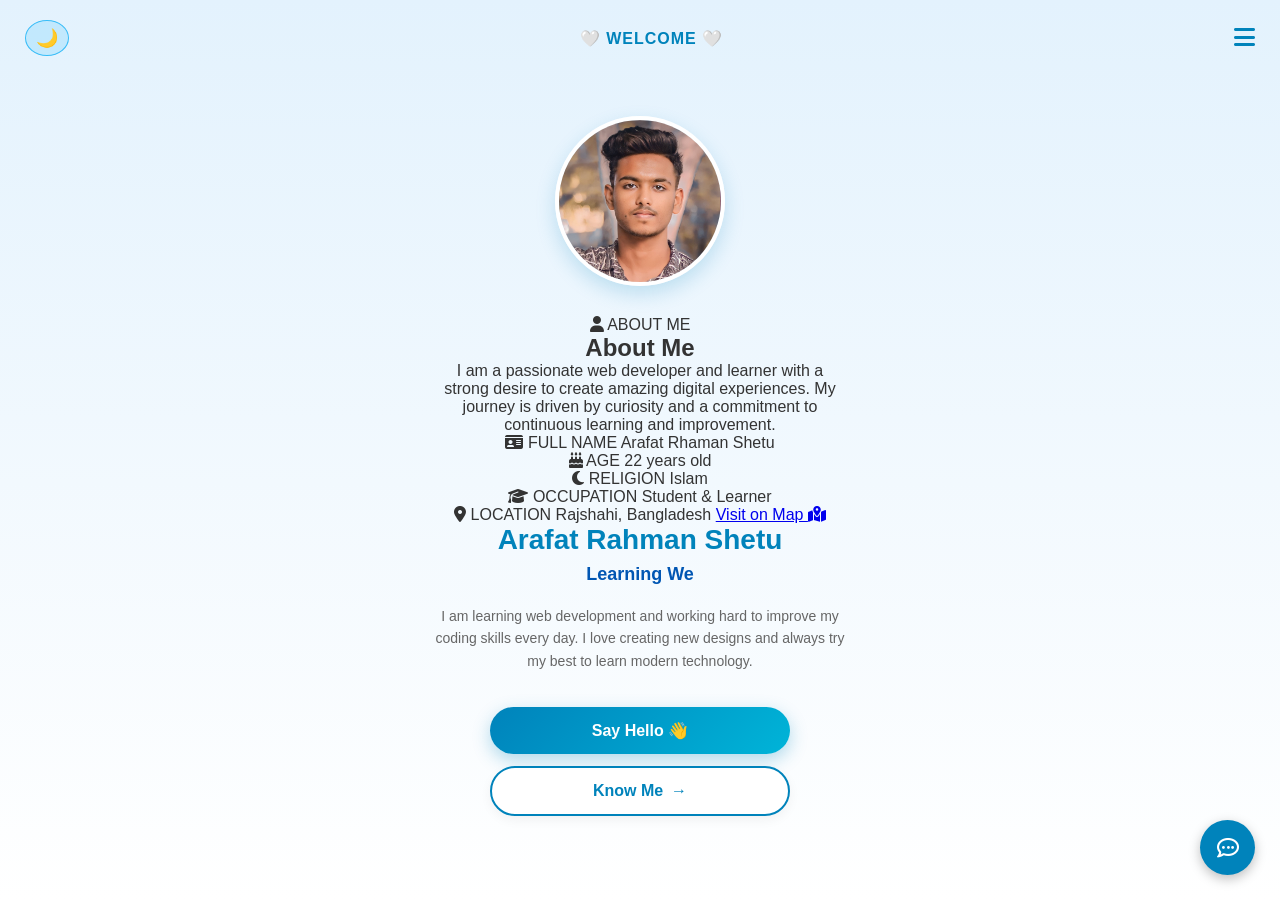
==== index.html @ b44ac077 "Update index.html" ====
<!DOCTYPE html>
<html lang="en">
<head>
  <meta charset="UTF-8">
  <meta name="viewport" content="width=device-width, initial-scale=1.0">
  <title>Arafat Rahman Shetu - Portfolio</title>
  
  <!-- Font Awesome CDN (সোশ্যাল আইকনের জন্য) -->
  <link rel="stylesheet" href="https://cdnjs.cloudflare.com/ajax/libs/font-awesome/6.5.1/css/all.min.css">
  
  <!-- প্রধান স্টাইলশিট -->
  <link rel="stylesheet" href="style.css">
</head>
<body>

  <!-- ন্যাভবার -->
  <nav class="navbar">
    <button id="theme-toggle">🌙</button> 
    <div class="logo">🤍 WELCOME 🤍</div>
    <div class="menu-icon"><i class="fa-solid fa-bars"></i></div>
  </nav>

  <!-- মেইন কন্টেইনার -->
  <div class="container">
    <!-- প্রোফাইল ছবি -->
    <div class="profile-wrapper">
      <img src="profile.jpg" alt="Arafat Rahman Shetu" class="profile-img">
    </div>
<!-- About Me Section -->
<section class="about-section">
  <!-- Pill Badge -->
  <div class="about-badge">
    <i class="fa-solid fa-user"></i> ABOUT ME
  </div>

  <h2 class="about-title">About Me</h2>
  <div class="title-line"></div>

  <p class="about-description">
    I am a passionate web developer and learner with a strong desire to create amazing digital experiences. My journey is driven by curiosity and a commitment to continuous learning and improvement.
  </p>

  <!-- Info List Table -->
  <div class="info-list">
    <div class="info-item">
      <span class="info-label"><i class="fa-solid fa-id-card"></i> FULL NAME</span>
      <span class="info-value">Arafat Rhaman Shetu</span>
    </div>

    <div class="info-item">
      <span class="info-label"><i class="fa-solid fa-cake-candles"></i> AGE</span>
      <span class="info-value">22 years old</span>
    </div>

    <div class="info-item">
      <span class="info-label"><i class="fa-solid fa-moon"></i> RELIGION</span>
      <span class="info-value">Islam</span>
    </div>

    <div class="info-item">
      <span class="info-label"><i class="fa-solid fa-graduation-cap"></i> OCCUPATION</span>
      <span class="info-value">Student & Learner</span>
    </div>

    <div class="info-item">
      <span class="info-label"><i class="fa-solid fa-location-dot"></i> LOCATION</span>
      <span class="info-value">Rajshahi, Bangladesh <a href="https://maps.google.com" target="_blank" class="map-link">Visit on Map <i class="fa-solid fa-map-location-dot"></i></a></span>
    </div>
  </div>
</section>


    <!-- নাম ও ট্যাগলাইন -->
    <h1 class="name">Arafat Rahman Shetu</h1>
    <h3 class="tagline"><span id="typing-text"></span></h3>

    <!-- বায়ো -->
    <p class="bio">
      I am learning web development and working hard to improve my coding skills every day. I love creating new designs and always try my best to learn modern technology.
    </p>

    <!-- বাটন সেকশন -->
    <div class="btn-group">
      <button class="btn btn-primary" onclick="toggleContact()">Say Hello 👋</button>
      <a href="memories.html" class="btn btn-secondary">Know Me <span>→</span></a>
    </div>
  </div>

  <!-- ভাসমান মেসেজ বাটন -->
  <div class="chat-floating-btn" onclick="toggleContact()">
    <i class="fa-regular fa-comment-dots"></i>
  </div>

  <!-- পপ-আপ কন্টাক্ট মোডাল -->
  <div id="contact-popover" class="contact-card">
    <div class="card-header">
      <h4>Contact Me</h4>
      <span class="close-icon" onclick="toggleContact()">&times;</span>
    </div>

    <!-- ইমেইল সেকশন -->
    <div class="email-field">
      <i class="fa-regular fa-envelope"></i> <span>arafatrhamanshetu004@gmail.com</span>
    </div>

    <!-- সোশাল মিডিয়া লিংক -->
    <div class="social-links">
      <a href="https://github.com/shetu004-cyber" target="_blank"><i class="fa-brands fa-github"></i></a>
      <a href="https://www.facebook.com/share/19JMsQHn2Y/" target="_blank"><i class="fa-brands fa-facebook-f"></i></a>
      <a href="https://www.instagram.com/shetu_04_?stkn=MWN5YjJ6MTl6eDVmMA==" target="_blank"><i class="fa-brands fa-instagram"></i></a>
      <a href="https://youtube.com" target="_blank"><i class="fa-brands fa-youtube"></i></a>
      <a href="https://t.me/shetu004" target="_blank"><i class="fa-brands fa-telegram"></i></a>
    </div>
  </div>

  <!-- জাভাস্ক্রিপ্ট সেকশন -->
  <script>
    // পপ-আপ কন্টাক্ট কার্ড ওপেন/ক্লোজ ফাংশন
    function toggleContact() {
      const card = document.getElementById("contact-popover");
      if (card.style.display === "block") {
        card.style.display = "none";
      } else {
        card.style.display = "block";
      }
    }

    // টাইপিং ইফেক্ট স্ক্রিপ্ট
    const textElement = document.getElementById("typing-text");
    const words = ["Learning Web Development", "Building Small Projects", "Improving My Skills"];
    let wordIndex = 0;
    let charIndex = 0;
    let isDeleting = false;

    function typeEffect() {
      const currentWord = words[wordIndex];
      
      if (isDeleting) {
        textElement.textContent = currentWord.substring(0, charIndex - 1);
        charIndex--;
      } else {
        textElement.textContent = currentWord.substring(0, charIndex + 1);
        charIndex++;
      }

      if (!isDeleting && charIndex === currentWord.length) {
        isDeleting = true;
        setTimeout(typeEffect, 1500);
      } else if (isDeleting && charIndex === 0) {
        isDeleting = false;
        wordIndex = (wordIndex + 1) % words.length;
        setTimeout(typeEffect, 500);
      } else {
        setTimeout(typeEffect, isDeleting ? 50 : 100);
      }
    }

    // টাইপিং ইফেক্ট চালু করা
    typeEffect();

    // ডার্ক মোড টগল স্ক্রিপ্ট
    const toggleBtn = document.getElementById('theme-toggle');

    toggleBtn.addEventListener('click', function() {
      document.body.classList.toggle('dark-theme');

      if (document.body.classList.contains('dark-theme')) {
        toggleBtn.textContent = '⚡';
      } else {
        toggleBtn.textContent = '🌥️';
      }
    });
  </script>

</body>
</html>
---- style.css ----
* {
  margin: 0;
  padding: 0;
  box-sizing: border-box;
  font-family: 'Segoe UI', Tahoma, Geneva, Verdana, sans-serif;
}

body {
  background: linear-gradient(180deg, #e3f2fd 0%, #ffffff 100%);
  min-height: 100vh;
  color: #333;
}

/* ন্যাভবার */
.navbar {
  display: flex;
  justify-content: space-between;
  align-items: center;
  padding: 20px 25px;
}

.logo {
  font-weight: bold;
  color: #0083bb;
  letter-spacing: 1px;
}

.menu-icon {
  font-size: 24px;
  color: #0083bb;
  cursor: pointer;
}

/* মেইন কন্টেইনার */
.container {
  max-width: 450px;
  margin: 0 auto;
  padding: 20px;
  text-align: center;
}

/* গোলাকার প্রোফাইল ছবি */
.profile-wrapper {
  margin: 20px auto 30px;
  width: 170px;
  height: 170px;
}

.profile-img {
  width: 100%;
  height: 100%;
  border-radius: 50%;
  object-fit: cover;
  object-position: top; 
  border: 4px solid #ffffff;
  box-shadow: 0 8px 20px rgba(0, 131, 187, 0.2);
}

/* নাম ও বিবরণ */
.name {
  color: #0083bb;
  font-size: 28px;
  font-weight: 800;
  margin-bottom: 8px;
}

.tagline {
  font-size: 18px;
  color: #444;
  margin-bottom: 20px;
}

.tagline span {
  color: #0056b3;
}

.bio {
  color: #666;
  font-size: 14px;
  line-height: 1.6;
  margin-bottom: 35px;
}

/* বাটন কন্টেইনার ও ডিজাইন */
.btn-group {
  display: flex;
  flex-direction: column;
  gap: 12px;
  align-items: center;
}

.btn {
  width: 100%;
  max-width: 300px;
  padding: 14px 24px;
  font-size: 16px;
  font-weight: 600;
  border-radius: 30px;
  cursor: pointer;
  text-decoration: none;
  text-align: center;
  display: inline-flex;
  justify-content: center;
  align-items: center;
  gap: 8px;
  transition: all 0.3s ease;
  box-sizing: border-box;
}

.btn-primary {
  background: linear-gradient(135deg, #0083bb, #00b4d8);
  color: #ffffff;
  border: none;
  box-shadow: 0 6px 18px rgba(0, 131, 187, 0.3);
}

.btn-primary:hover {
  transform: translateY(-3px);
  box-shadow: 0 10px 22px rgba(0, 131, 187, 0.45);
}

.btn-secondary {
  background-color: #ffffff;
  color: #0083bb;
  border: 2px solid #0083bb;
  box-shadow: 0 4px 12px rgba(0, 0, 0, 0.05);
}

.btn-secondary:hover {
  background-color: #0083bb;
  color: #ffffff;
  transform: translateY(-3px);
}

/* ভাসমান মেসেজ বাটন */
.chat-floating-btn {
  position: fixed;
  bottom: 25px;
  right: 25px;
  width: 55px;
  height: 55px;
  background-color: #0083bb;
  color: white;
  border-radius: 50%;
  display: flex;
  justify-content: center;
  align-items: center;
  font-size: 22px;
  box-shadow: 0 4px 12px rgba(0, 0, 0, 0.25);
  cursor: pointer;
  z-index: 1000;
  transition: transform 0.2s;
}

.chat-floating-btn:hover {
  transform: scale(1.1);
}

/* পপ-আপ কন্টাক্ট কার্ড */
.contact-card {
  display: none;
  position: fixed;
  top: 50%;
  left: 50%;
  transform: translate(-50%, -50%);
  width: 85%;
  max-width: 320px;
  background: #ffffff;
  padding: 20px;
  border-radius: 16px;
  box-shadow: 0 10px 30px rgba(0, 0, 0, 0.2);
  z-index: 1001;
}

.card-header {
  display: flex;
  justify-content: space-between;
  align-items: center;
  margin-bottom: 15px;
}

.card-header h4 {
  margin: 0;
  color: #222;
  font-size: 18px;
  font-weight: 700;
}

.close-icon {
  font-size: 20px;
  cursor: pointer;
  color: #777;
}

/* ইমেইল বক্স */
.email-field {
  background: #f0f4f8;
  padding: 12px;
  border-radius: 10px;
  font-size: 14px;
  color: #0083bb;
  font-weight: 600;
  display: flex;
  align-items: center;
  justify-content: center;
  gap: 8px;
  margin-bottom: 18px;
}

/* সোশাল আইকন ডিজাইন */
.social-links {
  display: flex;
  justify-content: space-between;
  align-items: center;
  padding: 5px 0;
}

.social-links a {
  color: #555;
  font-size: 20px;
  text-decoration: none;
  transition: color 0.2s, transform 0.2s;
}

.social-links a:hover {
  color: #0083bb;
  transform: translateY(-3px);
}

/* নেভবারের ডানপাশের আইকনগুলোকে এক লাইনে রাখার জন্য */
.nav-right {
  display: flex;
  align-items: center;
  gap: 10px; /* বাটন ও ৩ ডটের মাঝের দূরত্ব */
}

/* বাটন ডিজাইন */
#theme-toggle {
  background: rgba(56, 189, 248, 0.2);
  border: 1px solid #38bdf8;
  font-size: 18px;
  padding: 6px 10px;
  border-radius: 50%;
  cursor: pointer;
  outline: none;
}

/* ----------------------------------
   ডার্ক মোড স্টাইল (Dark Mode Rules)
---------------------------------- */
body.dark-theme {
  background-color: #0f172a !important;
  color: #ffffff !important;
}

/* আপনার কার্ড, হেডার বা সেকশনের ব্যাকগ্রাউন্ডও ডার্ক করতে চান তবে এগুলো যোগ করতে পারেন */
body.dark-theme header,
body.dark-theme .card,
body.dark-theme .container {
  background-color: #1e293b !important;
  color: #ffffff !important;
}
/* ----------------------------------
   স্ক্রিনশটের মতো ডার্ক ব্লু গ্র্যাডিয়েন্ট
---------------------------------- */
body.dark-theme {
  background: radial-gradient(circle at top, #0f2b48 0%, #050b14 100%) !important;
  color: #e2e8f0 !important;
}

/* টেক্সট ও সাবটাইটেল কালার */
body.dark-theme h1,
body.dark-theme h2,
body.dark-theme h3,
body.dark-theme p,
body.dark-theme span {
  color: #ffffff !important;
}

/* নামের লেখাটিতে নিয়ন গ্লো (Neon Glow) এফেক্ট */
body.dark-theme h1 {
  color: #38bdf8 !important;
  text-shadow: 0 0 15px rgba(56, 189, 248, 0.4);
}

/* কার্ড, নেভবার বা বাটনগুলোর ডার্ক ব্যাকগ্রাউন্ড */
body.dark-theme header,
body.dark-theme nav,
body.dark-theme .card {
  background: transparent !important;
}

/* বাটনের বর্ডার ও ব্যাকগ্রাউন্ড অ্যাডজাস্টমেন্ট */
body.dark-theme .btn-outline {
  border-color: #38bdf8 !important;
  color: #38bdf8 !important;
  background: rgba(15, 23, 42, 0.6) !important;
}
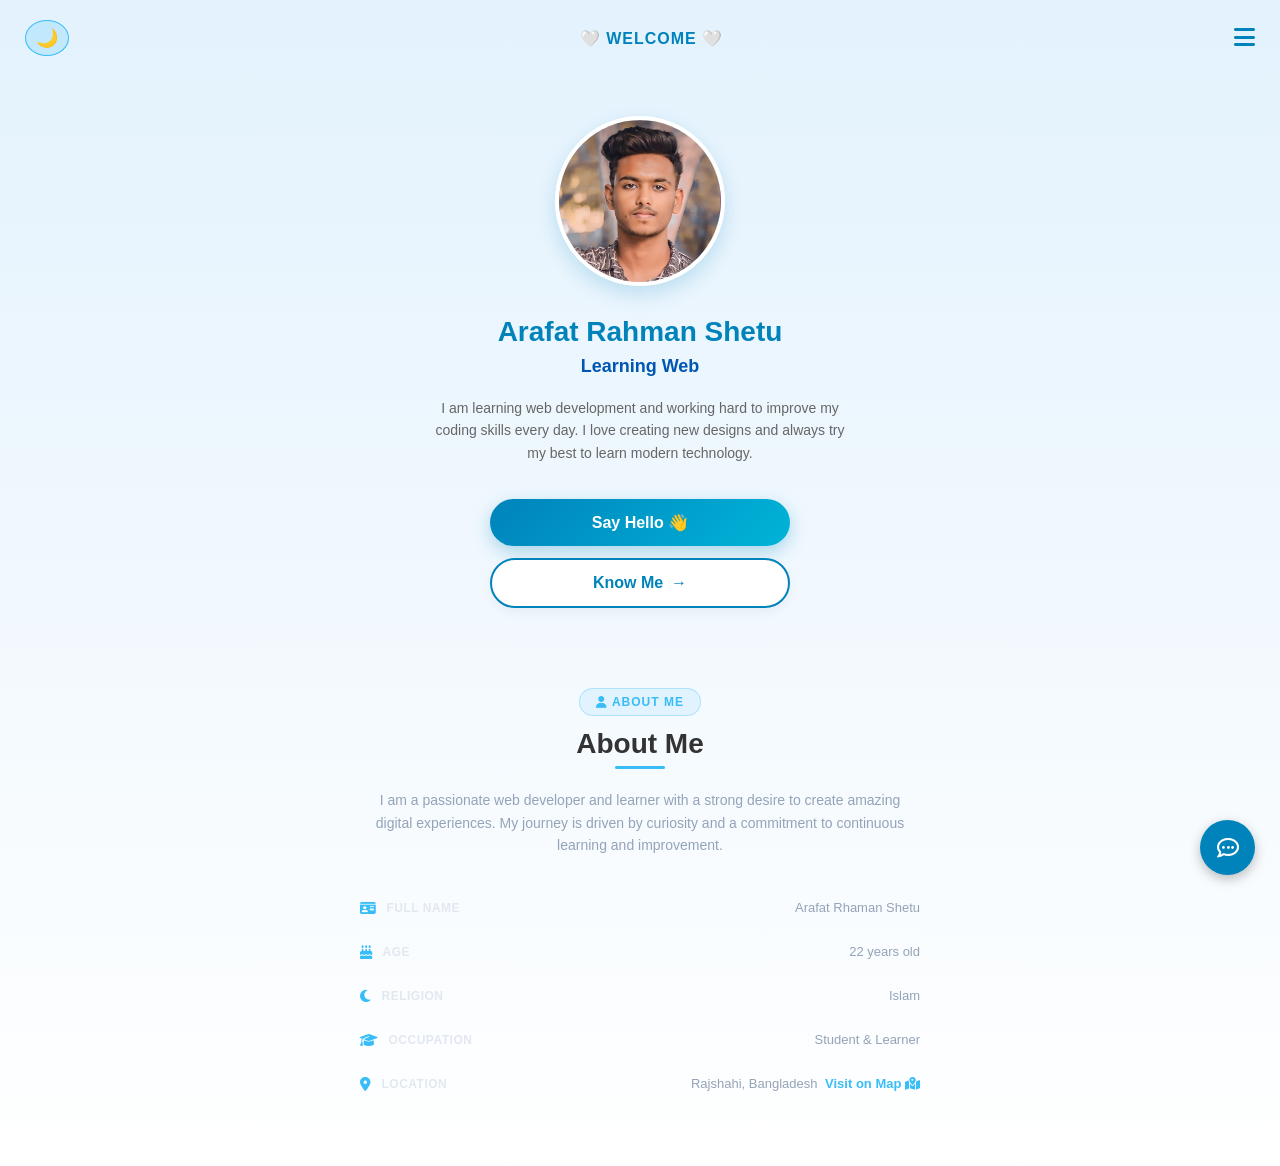
==== commit 90597cbe: "Update index.html" ====
--- a/index.html
+++ b/index.html
@@ -26,6 +26,23 @@
     <div class="profile-wrapper">
       <img src="profile.jpg" alt="Arafat Rahman Shetu" class="profile-img">
     </div>
+
+
+    <!-- নাম ও ট্যাগলাইন -->
+    <h1 class="name">Arafat Rahman Shetu</h1>
+    <h3 class="tagline"><span id="typing-text"></span></h3>
+
+    <!-- বায়ো -->
+    <p class="bio">
+      I am learning web development and working hard to improve my coding skills every day. I love creating new designs and always try my best to learn modern technology.
+    </p>
+
+    <!-- বাটন সেকশন -->
+    <div class="btn-group">
+      <button class="btn btn-primary" onclick="toggleContact()">Say Hello 👋</button>
+      <a href="memories.html" class="btn btn-secondary">Know Me <span>→</span></a>
+    </div>
+  </div>
 <!-- About Me Section -->
 <section class="about-section">
   <!-- Pill Badge -->
@@ -69,22 +86,6 @@
   </div>
 </section>
 
-
-    <!-- নাম ও ট্যাগলাইন -->
-    <h1 class="name">Arafat Rahman Shetu</h1>
-    <h3 class="tagline"><span id="typing-text"></span></h3>
-
-    <!-- বায়ো -->
-    <p class="bio">
-      I am learning web development and working hard to improve my coding skills every day. I love creating new designs and always try my best to learn modern technology.
-    </p>
-
-    <!-- বাটন সেকশন -->
-    <div class="btn-group">
-      <button class="btn btn-primary" onclick="toggleContact()">Say Hello 👋</button>
-      <a href="memories.html" class="btn btn-secondary">Know Me <span>→</span></a>
-    </div>
-  </div>
 
   <!-- ভাসমান মেসেজ বাটন -->
   <div class="chat-floating-btn" onclick="toggleContact()">
--- a/style.css
+++ b/style.css
@@ -296,4 +296,94 @@
   color: #38bdf8 !important;
   background: rgba(15, 23, 42, 0.6) !important;
 }
-
+/* About Me Container */
+.about-section {
+  max-width: 600px;
+  margin: 40px auto;
+  padding: 20px;
+  text-align: center;
+}
+
+/* Badge Styling */
+.about-badge {
+  display: inline-block;
+  background: rgba(56, 189, 248, 0.1);
+  color: #38bdf8;
+  border: 1px solid rgba(56, 189, 248, 0.3);
+  padding: 6px 16px;
+  border-radius: 20px;
+  font-size: 12px;
+  font-weight: bold;
+  letter-spacing: 1px;
+  margin-bottom: 12px;
+}
+
+.about-title {
+  font-size: 28px;
+  font-weight: bold;
+  margin-bottom: 6px;
+}
+
+.title-line {
+  width: 50px;
+  height: 3px;
+  background: #38bdf8;
+  margin: 0 auto 20px auto;
+  border-radius: 2px;
+}
+
+.about-description {
+  color: #94a3b8;
+  font-size: 14px;
+  line-height: 1.6;
+  margin-bottom: 30px;
+}
+
+/* Info List Styling */
+.info-list {
+  text-align: left;
+  display: flex;
+  flex-direction: column;
+}
+
+.info-item {
+  display: flex;
+  justify-content: space-between;
+  align-items: center;
+  padding: 14px 0;
+  border-bottom: 1px solid rgba(255, 255, 255, 0.1);
+}
+
+.info-label {
+  font-size: 12px;
+  font-weight: bold;
+  color: #e2e8f0;
+  display: flex;
+  align-items: center;
+  gap: 10px;
+  letter-spacing: 0.5px;
+}
+
+.info-label i {
+  color: #38bdf8;
+  font-size: 14px;
+}
+
+.info-value {
+  font-size: 13px;
+  color: #94a3b8;
+}
+
+.map-link {
+  color: #38bdf8;
+  text-decoration: none;
+  font-weight: bold;
+  margin-left: 4px;
+}
+
+/* Dark Mode Integration */
+body.dark-theme .info-item {
+  border-bottom-color: rgba(255, 255, 255, 0.08);
+}
+
+
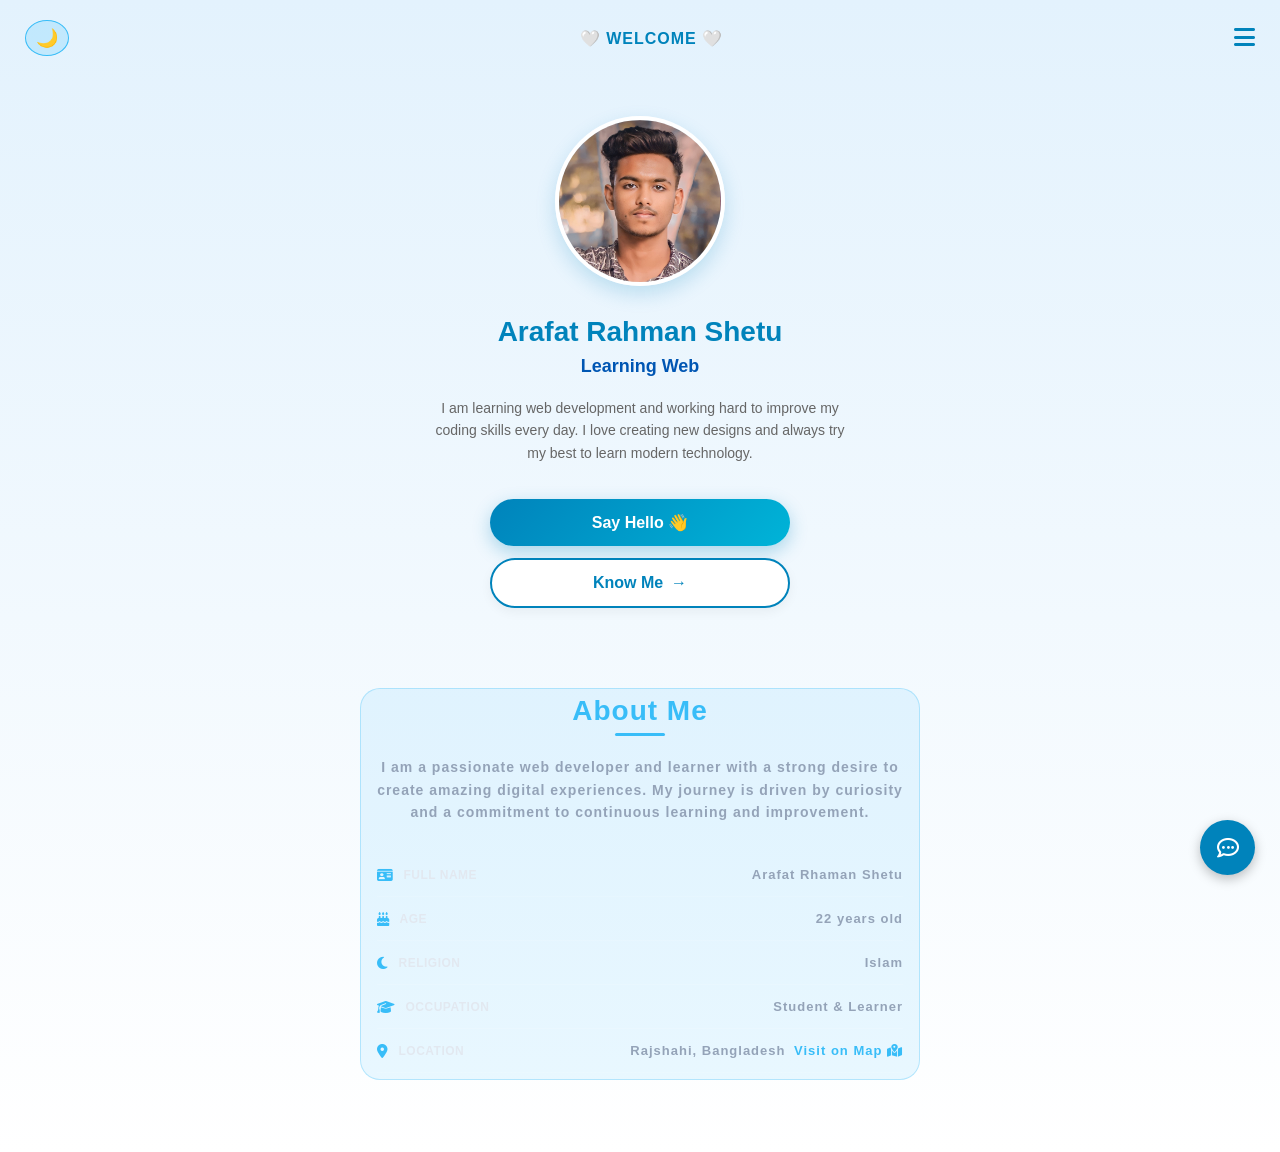
==== commit f57b8199: "Update index.html" ====
--- a/index.html
+++ b/index.html
@@ -47,8 +47,7 @@
 <section class="about-section">
   <!-- Pill Badge -->
   <div class="about-badge">
-    <i class="fa-solid fa-user"></i> ABOUT ME
-  </div>
+    
 
   <h2 class="about-title">About Me</h2>
   <div class="title-line"></div>
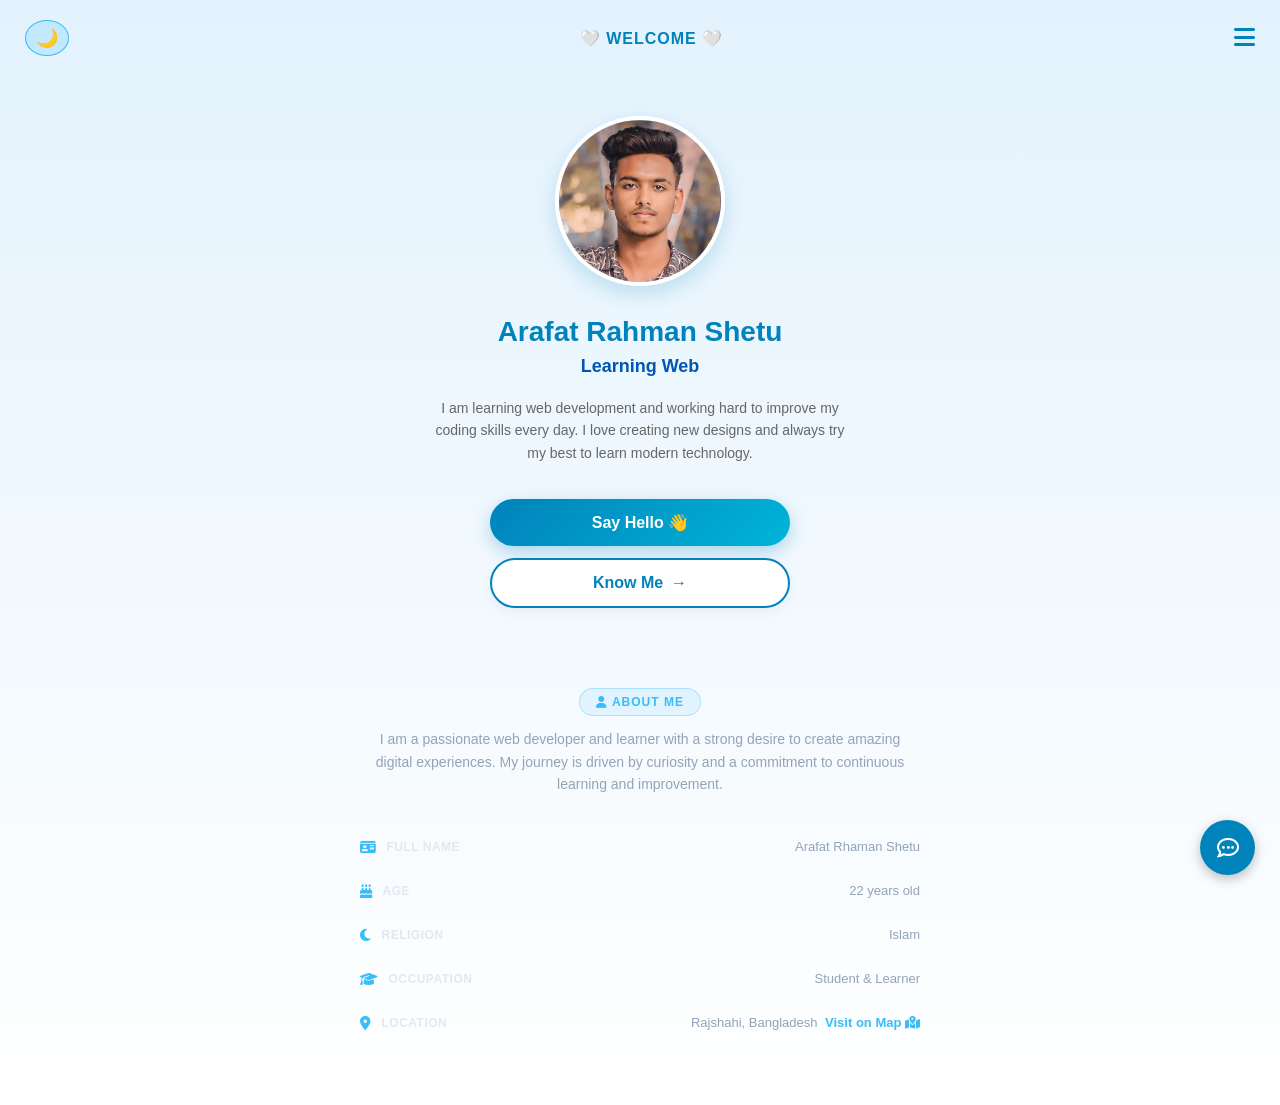
==== commit 39c9332c: "Update index.html" ====
--- a/index.html
+++ b/index.html
@@ -47,10 +47,10 @@
 <section class="about-section">
   <!-- Pill Badge -->
   <div class="about-badge">
-    
+    <i class="fa-solid fa-user"></i> ABOUT ME
+  </div>
 
-  <h2 class="about-title">About Me</h2>
-  <div class="title-line"></div>
+  
 
   <p class="about-description">
     I am a passionate web developer and learner with a strong desire to create amazing digital experiences. My journey is driven by curiosity and a commitment to continuous learning and improvement.
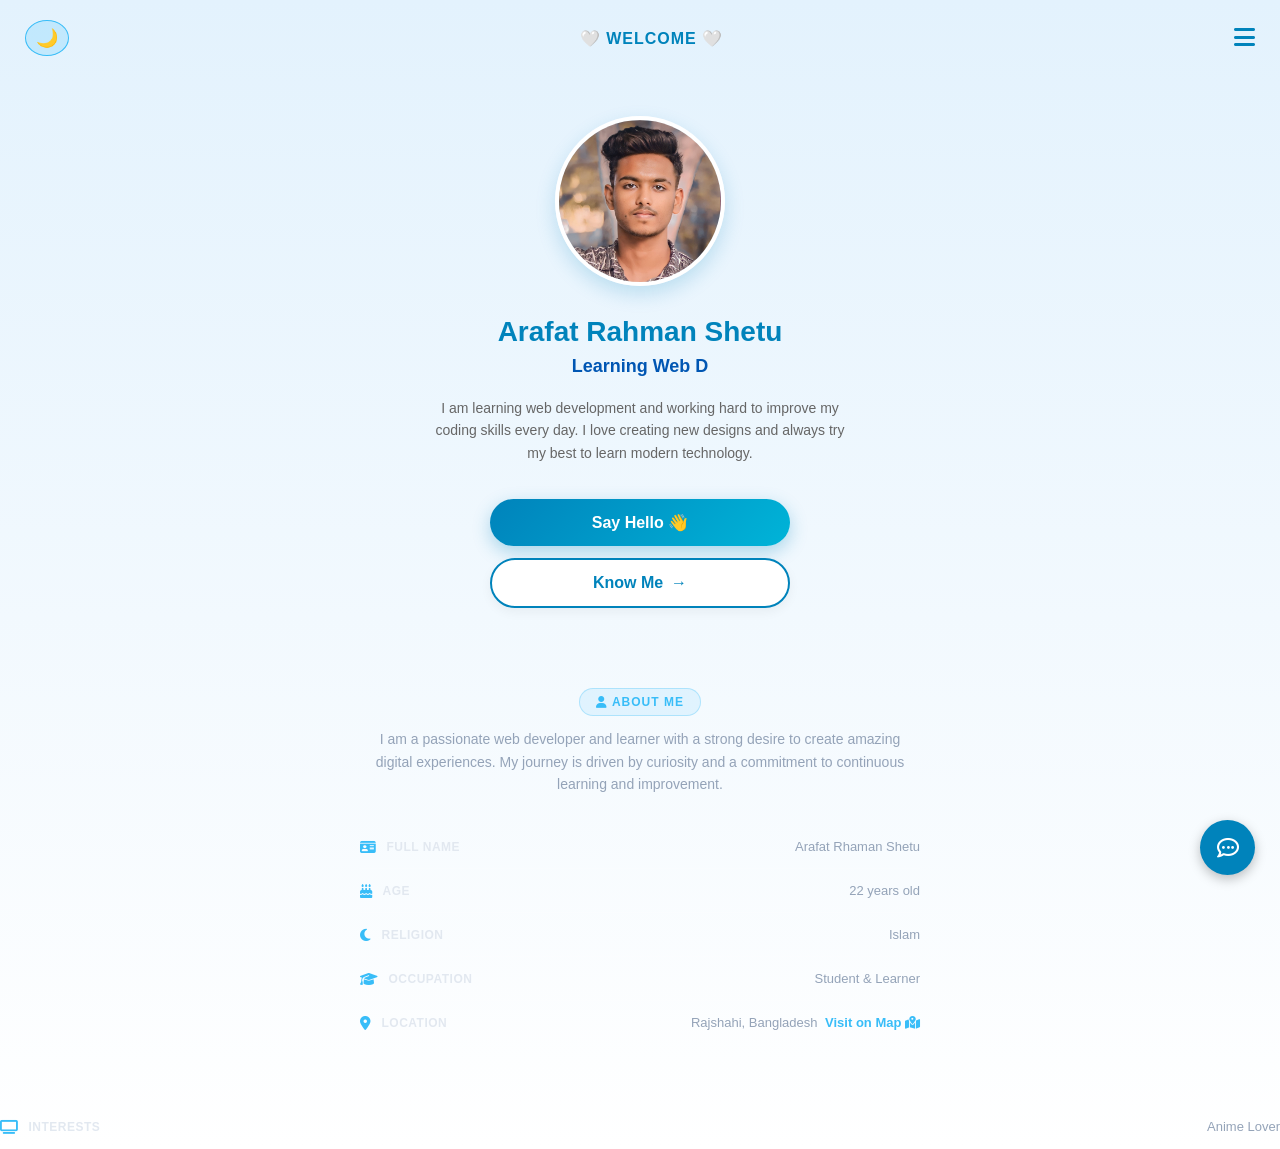
==== commit f674e6ca: "Update index.html" ====
--- a/index.html
+++ b/index.html
@@ -84,6 +84,10 @@
     </div>
   </div>
 </section>
+<div class="info-item">
+  <span class="info-label"><i class="fa-solid fa-tv"></i> INTERESTS</span>
+  <span class="info-value">Anime Lover</span>
+</div>
 
 
   <!-- ভাসমান মেসেজ বাটন -->
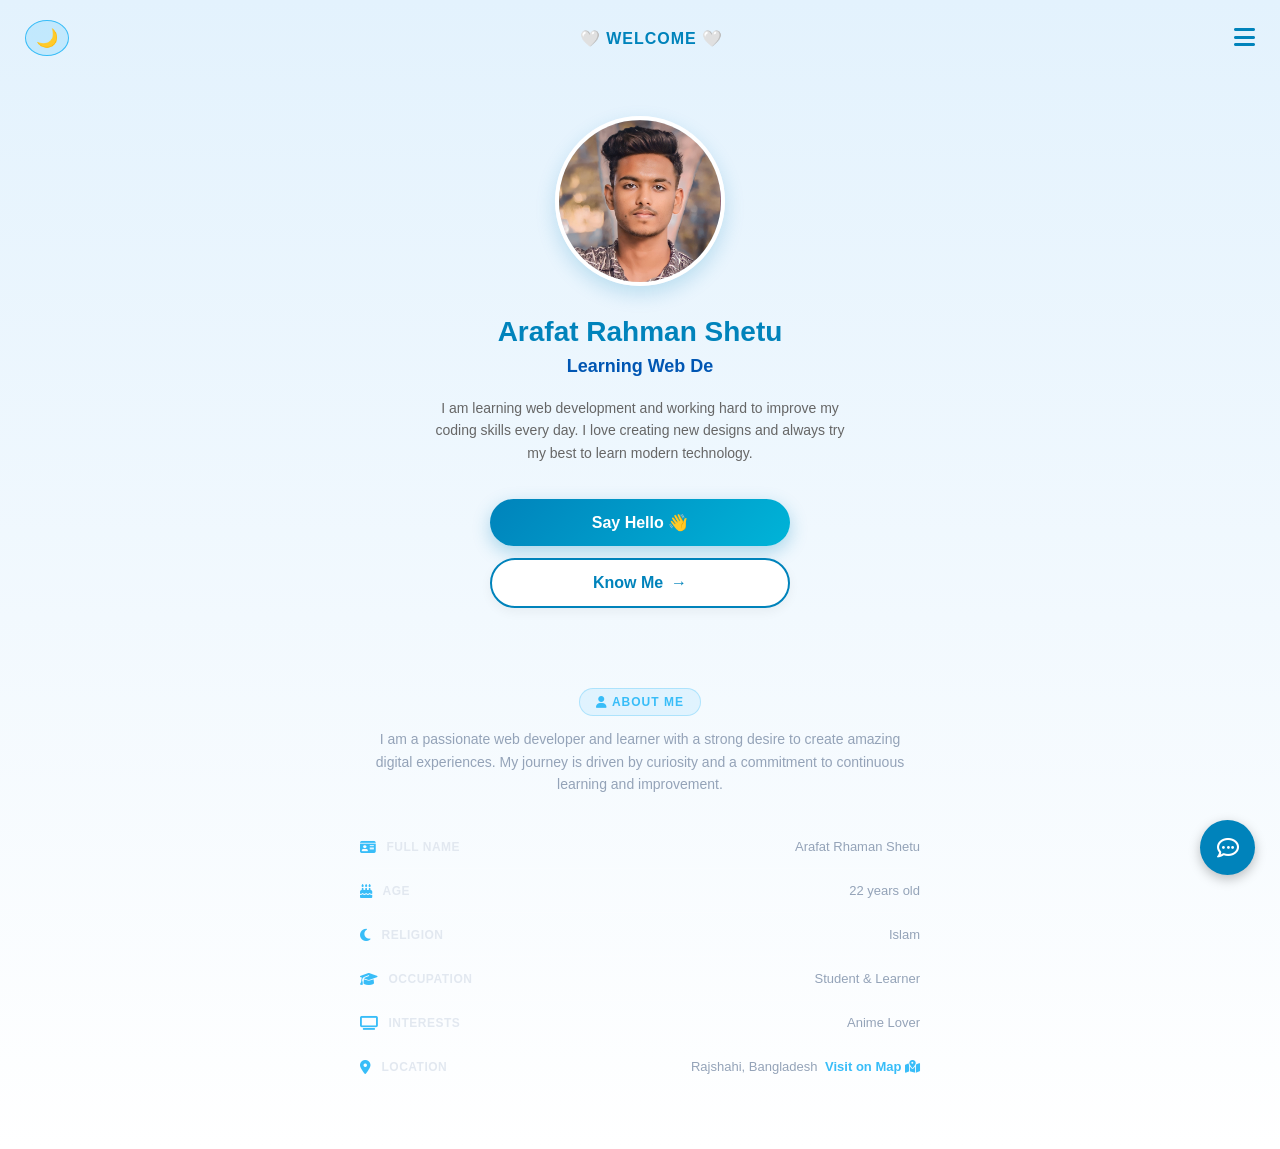
==== commit f9312942: "Update index.html" ====
--- a/index.html
+++ b/index.html
@@ -78,16 +78,17 @@
       <span class="info-value">Student & Learner</span>
     </div>
 
+<div class="info-item">
+  <span class="info-label"><i class="fa-solid fa-tv"></i> INTERESTS</span>
+  <span class="info-value">Anime Lover</span>
+</div>
     <div class="info-item">
       <span class="info-label"><i class="fa-solid fa-location-dot"></i> LOCATION</span>
       <span class="info-value">Rajshahi, Bangladesh <a href="https://maps.google.com" target="_blank" class="map-link">Visit on Map <i class="fa-solid fa-map-location-dot"></i></a></span>
     </div>
   </div>
 </section>
-<div class="info-item">
-  <span class="info-label"><i class="fa-solid fa-tv"></i> INTERESTS</span>
-  <span class="info-value">Anime Lover</span>
-</div>
+
 
 
   <!-- ভাসমান মেসেজ বাটন -->
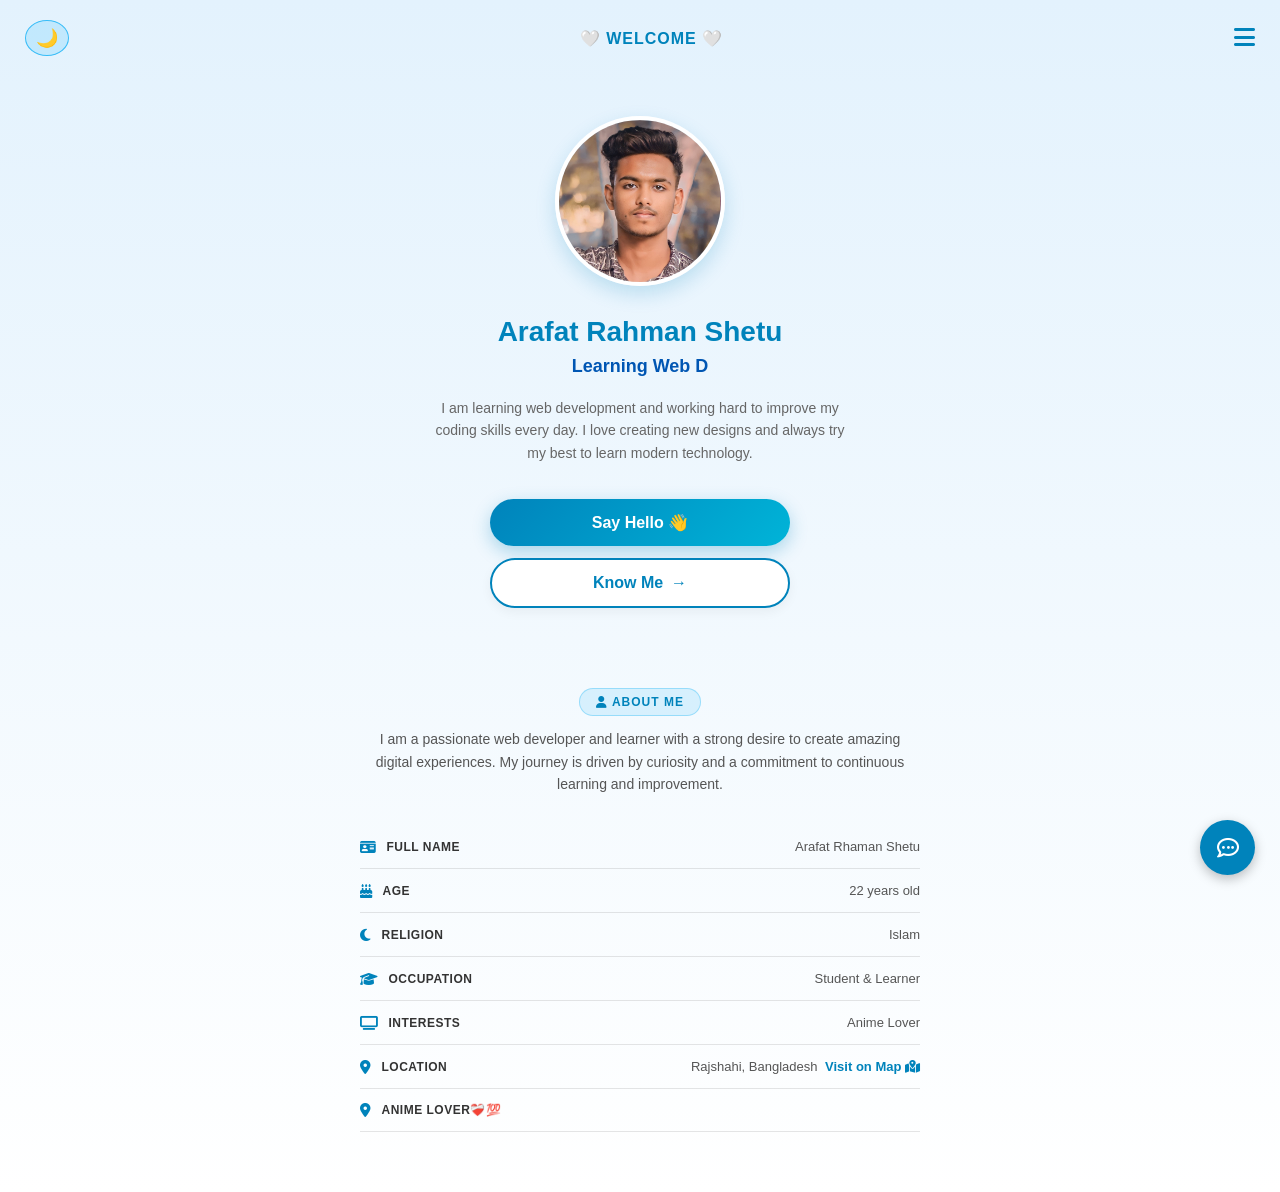
==== commit f235a835: "Update index.html" ====
--- a/index.html
+++ b/index.html
@@ -86,7 +86,11 @@
       <span class="info-label"><i class="fa-solid fa-location-dot"></i> LOCATION</span>
       <span class="info-value">Rajshahi, Bangladesh <a href="https://maps.google.com" target="_blank" class="map-link">Visit on Map <i class="fa-solid fa-map-location-dot"></i></a></span>
     </div>
+
+<div class="info-item">
+      <span class="info-label"><i class="fa-solid fa-location-dot"></i> ANIME LOVER❤️‍🩹💯</span>
   </div>
+</div>
 </section>
 
 
--- a/style.css
+++ b/style.css
@@ -296,6 +296,7 @@
   color: #38bdf8 !important;
   background: rgba(15, 23, 42, 0.6) !important;
 }
+
 /* About Me Container */
 .about-section {
   max-width: 600px;
@@ -307,9 +308,9 @@
 /* Badge Styling */
 .about-badge {
   display: inline-block;
-  background: rgba(56, 189, 248, 0.1);
-  color: #38bdf8;
-  border: 1px solid rgba(56, 189, 248, 0.3);
+  background: rgba(56, 189, 248, 0.15);
+  color: #0083bb;
+  border: 1px solid rgba(56, 189, 248, 0.4);
   padding: 6px 16px;
   border-radius: 20px;
   font-size: 12px;
@@ -322,18 +323,19 @@
   font-size: 28px;
   font-weight: bold;
   margin-bottom: 6px;
+  color: #0083bb;
 }
 
 .title-line {
   width: 50px;
   height: 3px;
-  background: #38bdf8;
+  background: #0083bb;
   margin: 0 auto 20px auto;
   border-radius: 2px;
 }
 
 .about-description {
-  color: #94a3b8;
+  color: #555555;
   font-size: 14px;
   line-height: 1.6;
   margin-bottom: 30px;
@@ -351,13 +353,13 @@
   justify-content: space-between;
   align-items: center;
   padding: 14px 0;
-  border-bottom: 1px solid rgba(255, 255, 255, 0.1);
+  border-bottom: 1px solid rgba(0, 0, 0, 0.1);
 }
 
 .info-label {
   font-size: 12px;
   font-weight: bold;
-  color: #e2e8f0;
+  color: #333333; /* লাইট মোডে স্পষ্ট কালো কালার */
   display: flex;
   align-items: center;
   gap: 10px;
@@ -365,25 +367,51 @@
 }
 
 .info-label i {
-  color: #38bdf8;
+  color: #0083bb;
   font-size: 14px;
 }
 
 .info-value {
   font-size: 13px;
-  color: #94a3b8;
+  color: #555555; /* স্পষ্ট দৃশ্যমান কালার */
 }
 
 .map-link {
-  color: #38bdf8;
+  color: #0083bb;
   text-decoration: none;
   font-weight: bold;
   margin-left: 4px;
 }
 
-/* Dark Mode Integration */
+/* Dark Mode Integration (ডার্ক মোডে লেখার কালার অ্যাডজাস্টমেন্ট) */
+body.dark-theme .about-badge {
+  color: #38bdf8;
+}
+
+body.dark-theme .about-title {
+  color: #38bdf8;
+}
+
+body.dark-theme .about-description {
+  color: #94a3b8;
+}
+
 body.dark-theme .info-item {
-  border-bottom-color: rgba(255, 255, 255, 0.08);
-}
-
-
+  border-bottom: 1px solid rgba(255, 255, 255, 0.1);
+}
+
+body.dark-theme .info-label {
+  color: #e2e8f0;
+}
+
+body.dark-theme .info-label i {
+  color: #38bdf8;
+}
+
+body.dark-theme .info-value {
+  color: #cbd5e1;
+}
+
+body.dark-theme .map-link {
+  color: #38bdf8;
+}
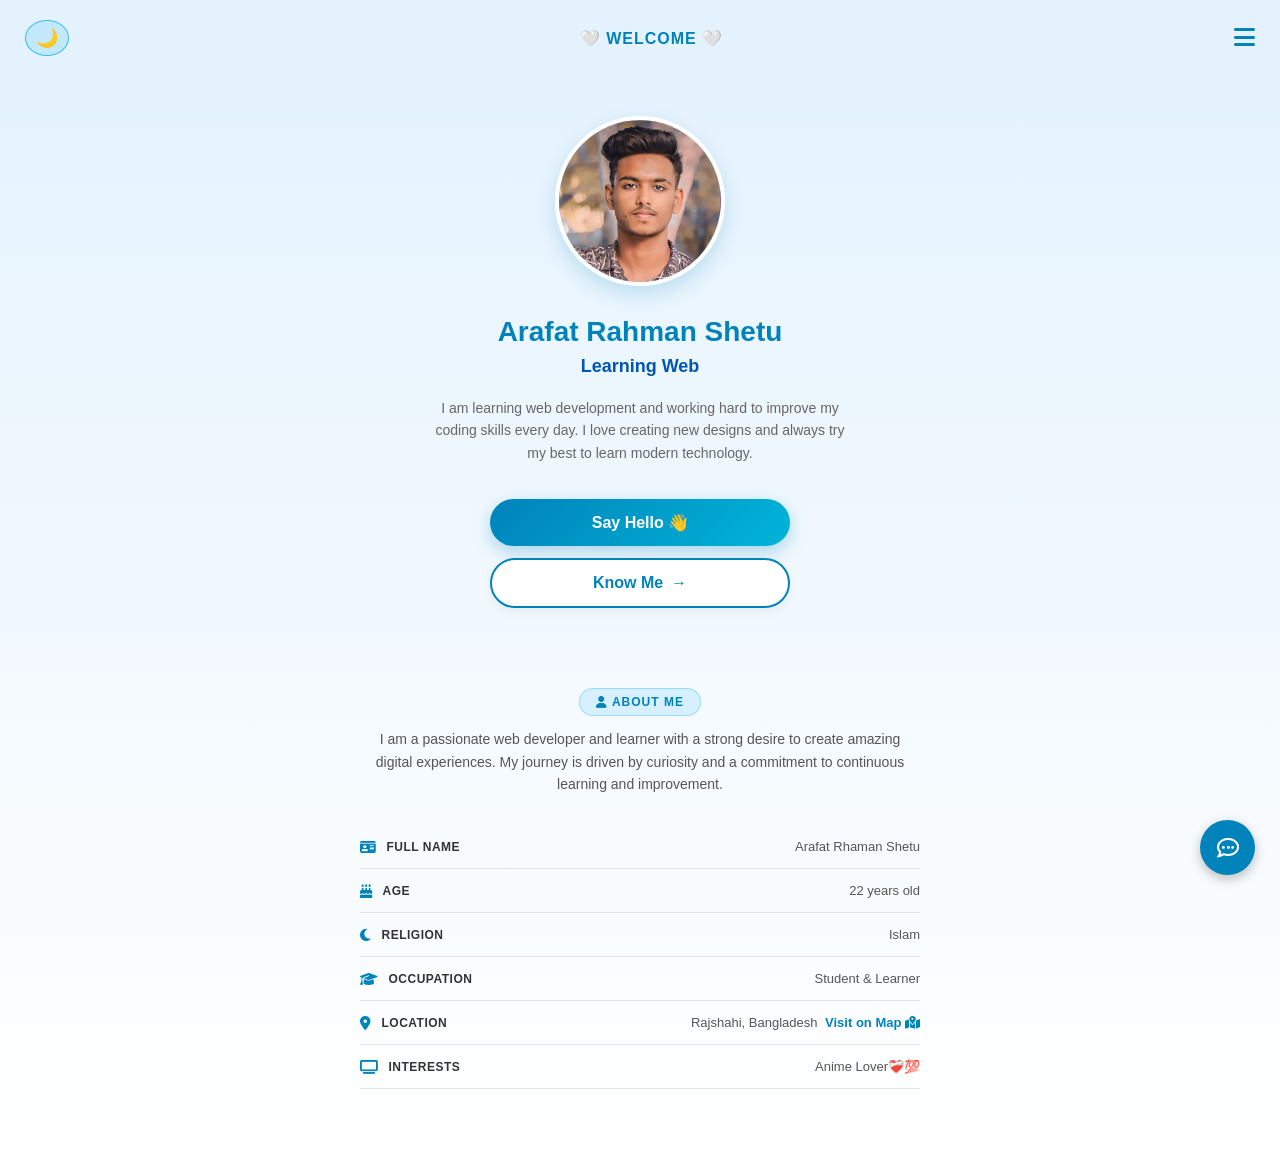
==== commit 9d2fdf93: "Update index.html" ====
--- a/index.html
+++ b/index.html
@@ -78,18 +78,15 @@
       <span class="info-value">Student & Learner</span>
     </div>
 
-<div class="info-item">
-  <span class="info-label"><i class="fa-solid fa-tv"></i> INTERESTS</span>
-  <span class="info-value">Anime Lover</span>
-</div>
+
     <div class="info-item">
       <span class="info-label"><i class="fa-solid fa-location-dot"></i> LOCATION</span>
       <span class="info-value">Rajshahi, Bangladesh <a href="https://maps.google.com" target="_blank" class="map-link">Visit on Map <i class="fa-solid fa-map-location-dot"></i></a></span>
     </div>
-
 <div class="info-item">
-      <span class="info-label"><i class="fa-solid fa-location-dot"></i> ANIME LOVER❤️‍🩹💯</span>
-  </div>
+  <span class="info-label"><i class="fa-solid fa-tv"></i> INTERESTS</span>
+  <span class="info-value">Anime Lover❤️‍🩹💯</span>
+</div>
 </div>
 </section>
 
